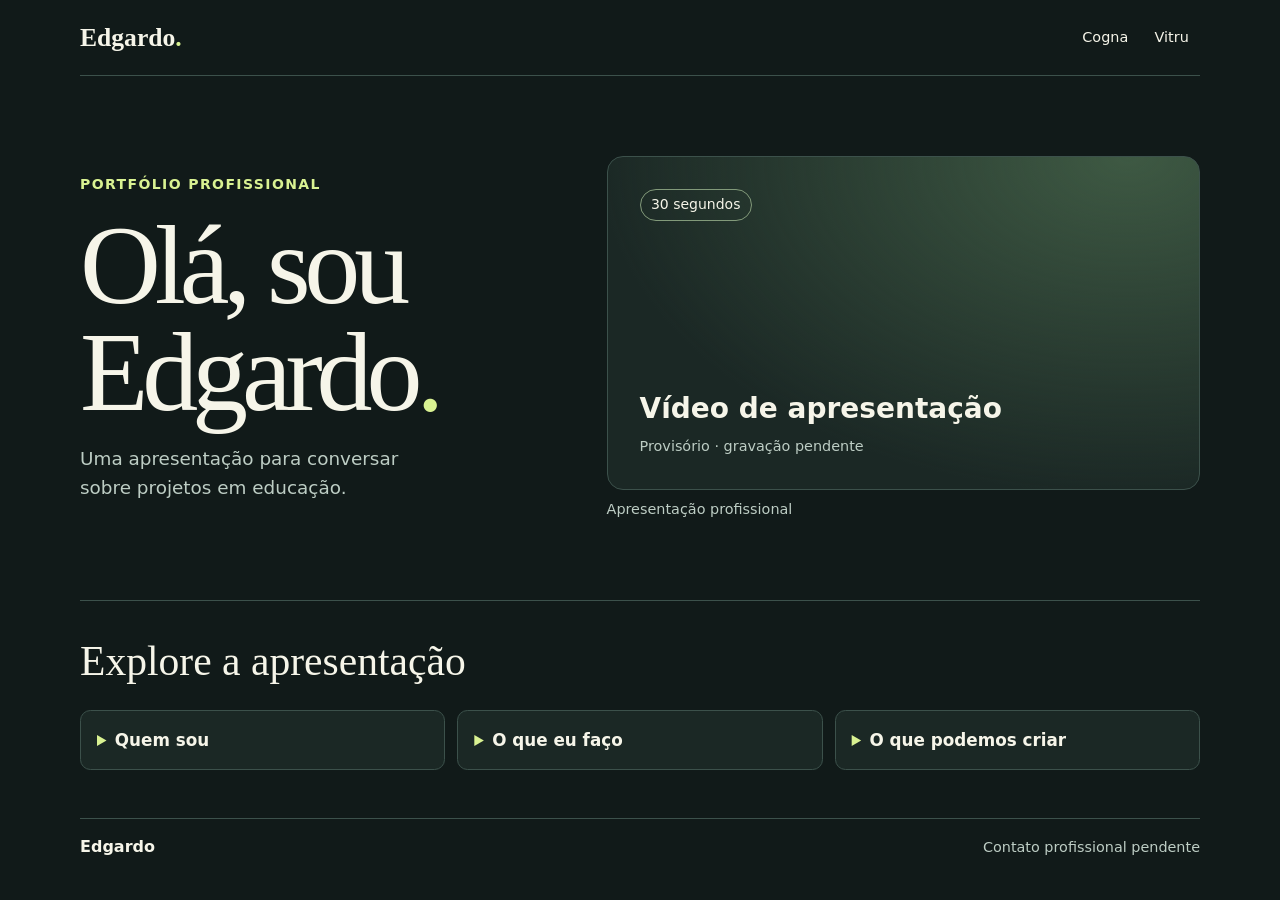
==== index.html @ 7dcbff12 "Cria páginas dedicadas para Cogna e Vitru" ====
<!doctype html>
<html lang="pt-BR">
<head>
  <meta charset="utf-8">
  <meta name="viewport" content="width=device-width, initial-scale=1">
  <meta name="description" content="Apresentação profissional de Edgardo para grupos educacionais brasileiros.">
  <title>Edgardo | Portfólio profissional</title>
  <link rel="stylesheet" href="./assets/styles.css">
  <script src="./assets/site.js" defer></script>
</head>
<body>
  <a class="skip" href="#principal">Ir para o conteúdo</a>
  <header class="bar wrap">
    <a class="brand" href="./">Edgardo<span>.</span></a>
    <nav class="versions" aria-label="Versões da apresentação">
      <a href="./cogna/">Cogna</a>
      <a href="./vitru/">Vitru</a>
    </nav>
  </header>

  <main id="principal" class="wrap">
    <section class="hero" aria-labelledby="titulo">
      <div class="intro">
        <p class="eyebrow">Portfólio profissional</p>
        <h1 id="titulo">Olá, sou<br>Edgardo<span>.</span></h1>
        <p class="lead">Uma apresentação para conversar sobre projetos em educação.</p>
      </div>
      <figure>
        <div class="screen" id="video-provisorio">
          <span class="duration">30 segundos</span>
          <div>
            <strong>Vídeo de apresentação</strong>
            <p>Provisório · gravação pendente</p>
          </div>
        </div>
        <video id="video" hidden controls playsinline preload="metadata" aria-label="Vídeo de apresentação de Edgardo"></video>
        <figcaption>Apresentação profissional</figcaption>
      </figure>
    </section>

    <section class="paths" aria-labelledby="explorar">
      <h2 id="explorar">Explore a apresentação</h2>
      <div class="grid">
        <details>
          <summary>Quem sou</summary>
          <div class="detail">
            <div class="portrait">Foto profissional pendente</div>
            <p><strong>Conteúdo provisório.</strong> Aqui entram minha trajetória, formação e os contextos em que atuei.</p>
          </div>
        </details>
        <details>
          <summary>O que eu faço</summary>
          <div class="detail">
            <p><strong>Conteúdo provisório.</strong> Aqui entram minhas áreas de atuação e exemplos de projetos, com meu papel e os resultados de cada trabalho.</p>
          </div>
        </details>
        <details>
          <summary>O que podemos criar</summary>
          <div class="detail">
            <p>Podemos começar com uma conversa sobre um desafio, definir o público e desenhar um piloto com critérios para avaliar os resultados.</p>
            <p id="proposta"><strong>Proposta preliminar.</strong> Mapear um ponto de atrito na jornada do estudante e testar uma melhoria com um grupo pequeno.</p>
          </div>
        </details>
      </div>
    </section>
  </main>
  <footer class="wrap footer"><strong>Edgardo</strong><span>Contato profissional pendente</span></footer>
</body>
</html>
---- assets/styles.css ----
:root {
  color-scheme: dark;
  --background: #111a19;
  --surface: #1b2825;
  --line: #3c514b;
  --text: #f6f5e9;
  --muted: #bdcdc4;
  --accent: #d9f292;
  font-family: system-ui, -apple-system, sans-serif;
  line-height: 1.55;
}
*, *::before, *::after { box-sizing: border-box; }
body { margin: 0; background: var(--background); color: var(--text); }
a { color: inherit; }
[hidden] { display: none !important; }
:focus-visible { outline: 3px solid var(--accent); outline-offset: 4px; }
.wrap { width: min(100% - 2rem, 70rem); margin-inline: auto; }
.skip { position: absolute; left: 1rem; top: 1rem; z-index: 2; background: var(--background); padding: .75rem; }
.skip:not(:focus) { transform: translateY(-200%); }
.bar, .footer { display: flex; flex-wrap: wrap; justify-content: space-between; align-items: center; gap: .75rem; padding-block: 1rem; }
.bar { border-bottom: 1px solid var(--line); }
.brand { font: 700 1.6rem Georgia, serif; text-decoration: none; }
.brand span, h1 span, .eyebrow { color: var(--accent); }
.versions { display: flex; flex-wrap: wrap; gap: .25rem; }
.versions a { padding: .65rem .7rem; border-radius: .4rem; font-size: .9rem; text-decoration: none; }
.versions a:hover, summary:hover { background: #2b3d36; }
.versions a[aria-current] { background: var(--accent); color: var(--background); }
.hero { display: grid; align-items: center; gap: 2rem; padding-block: clamp(2.5rem, 7vw, 5rem); }
.eyebrow { margin: 0 0 1rem; font-size: .875rem; font-weight: 700; letter-spacing: .1em; text-transform: uppercase; }
h1, h2 { font-family: Georgia, serif; font-weight: 400; }
h1 { margin: 0; font-size: clamp(3.25rem, 9vw, 7rem); line-height: .96; letter-spacing: -.055em; }
.lead { color: var(--muted); font-size: 1.15rem; max-width: 28ch; margin-bottom: 0; }
figure { margin: 0; min-width: 0; }
.screen, video { width: 100%; aspect-ratio: 16 / 9; border: 1px solid var(--line); border-radius: 1rem; background: var(--surface); }
.screen {
  display: flex;
  flex-direction: column;
  justify-content: space-between;
  align-items: flex-start;
  padding: clamp(1rem, 4vw, 2rem);
  background: radial-gradient(ellipse at 88% 0%, #3e5943, transparent 72%), var(--surface);
}
.duration { border: 1px solid #829a7a; border-radius: 2rem; padding: .25rem .65rem; font-size: .875rem; }
.screen strong { display: block; font-size: clamp(1.1rem, 3vw, 1.75rem); }
.screen p { margin: .25rem 0 0; }
.screen p, figcaption, .footer span { color: var(--muted); font-size: .9rem; }
figcaption { margin-top: .5rem; }
.paths { padding: 1.75rem 0 3rem; border-top: 1px solid var(--line); }
h2 { margin: 0 0 1rem; font-size: clamp(1.8rem, 4vw, 2.6rem); }
.grid { display: grid; align-items: start; gap: .75rem; }
details { min-width: 0; border: 1px solid var(--line); border-radius: .65rem; background: var(--surface); }
summary { cursor: pointer; padding: 1rem; font-size: 1.05rem; font-weight: 700; border-radius: .65rem; }
summary::marker { color: var(--accent); }
.detail { padding: 0 1rem 1rem; color: var(--muted); }
.detail p { margin: .75rem 0 0; }
.portrait { display: grid; place-items: center; min-height: 7rem; padding: .5rem; border: 1px dashed var(--line); border-radius: .5rem; text-align: center; }
.footer { border-top: 1px solid var(--line); }
@media (min-width: 48rem) {
  .wrap { width: min(100% - 5rem, 70rem); }
  .hero { grid-template-columns: minmax(0, 5fr) minmax(0, 6fr); }
  .grid { grid-template-columns: repeat(3, minmax(0, 1fr)); }
}
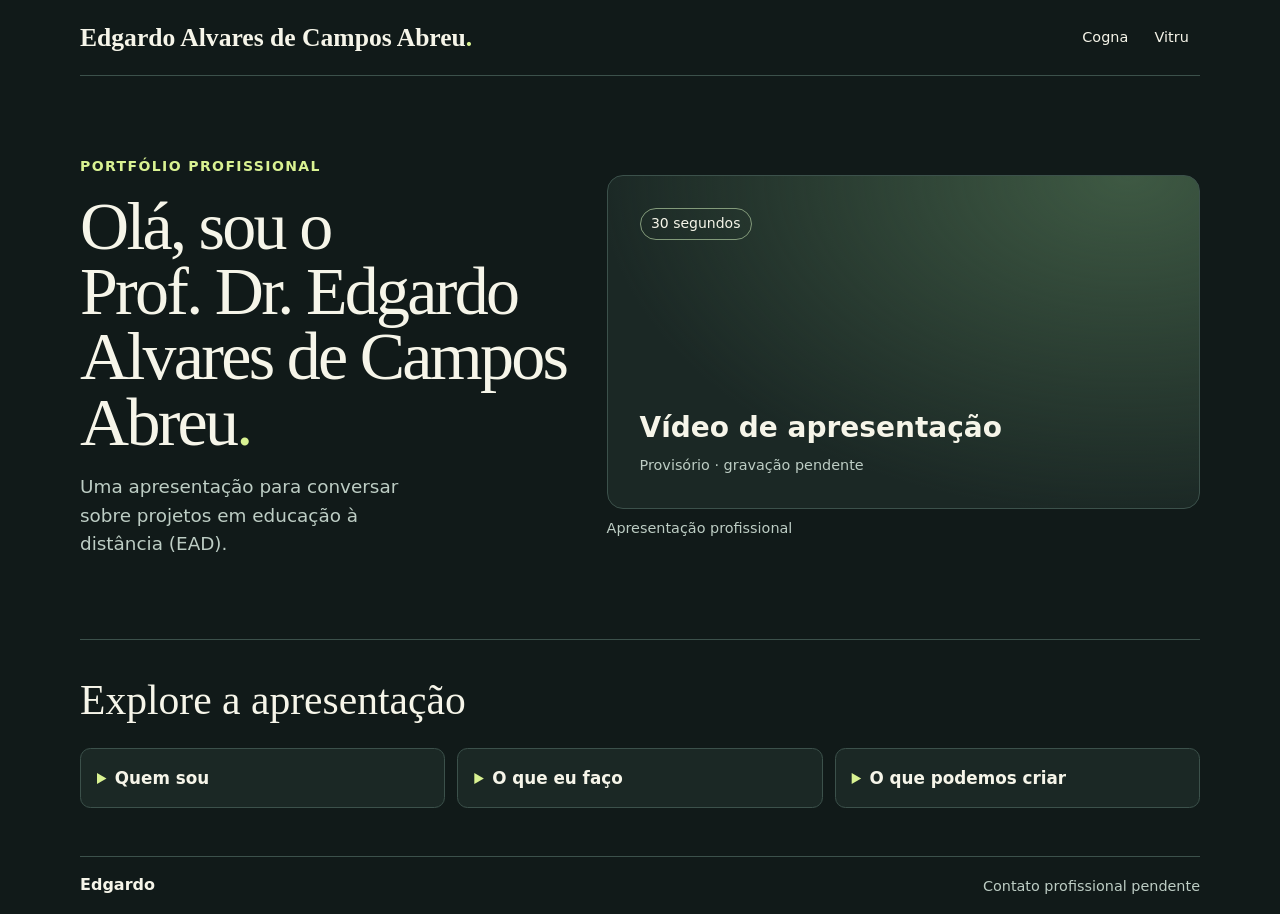
==== commit e5817204: "Atualiza nome, título e apresentação sobre EAD" ====
--- a/index.html
+++ b/index.html
@@ -11,7 +11,7 @@
 <body>
   <a class="skip" href="#principal">Ir para o conteúdo</a>
   <header class="bar wrap">
-    <a class="brand" href="./">Edgardo<span>.</span></a>
+    <a class="brand" href="./">Edgardo Alvares de Campos Abreu<span>.</span></a>
     <nav class="versions" aria-label="Versões da apresentação">
       <a href="./cogna/">Cogna</a>
       <a href="./vitru/">Vitru</a>
@@ -22,8 +22,8 @@
     <section class="hero" aria-labelledby="titulo">
       <div class="intro">
         <p class="eyebrow">Portfólio profissional</p>
-        <h1 id="titulo">Olá, sou<br>Edgardo<span>.</span></h1>
-        <p class="lead">Uma apresentação para conversar sobre projetos em educação.</p>
+        <h1 id="titulo">Olá, sou o<br>Prof. Dr. Edgardo Alvares de Campos Abreu<span>.</span></h1>
+        <p class="lead">Uma apresentação para conversar sobre projetos em educação à distância (EAD).</p>
       </div>
       <figure>
         <div class="screen" id="video-provisorio">
--- a/assets/styles.css
+++ b/assets/styles.css
@@ -19,7 +19,7 @@
 .skip:not(:focus) { transform: translateY(-200%); }
 .bar, .footer { display: flex; flex-wrap: wrap; justify-content: space-between; align-items: center; gap: .75rem; padding-block: 1rem; }
 .bar { border-bottom: 1px solid var(--line); }
-.brand { font: 700 1.6rem Georgia, serif; text-decoration: none; }
+.brand { font: 700 clamp(1.2rem, 3vw, 1.6rem) Georgia, serif; text-decoration: none; }
 .brand span, h1 span, .eyebrow { color: var(--accent); }
 .versions { display: flex; flex-wrap: wrap; gap: .25rem; }
 .versions a { padding: .65rem .7rem; border-radius: .4rem; font-size: .9rem; text-decoration: none; }
@@ -28,7 +28,7 @@
 .hero { display: grid; align-items: center; gap: 2rem; padding-block: clamp(2.5rem, 7vw, 5rem); }
 .eyebrow { margin: 0 0 1rem; font-size: .875rem; font-weight: 700; letter-spacing: .1em; text-transform: uppercase; }
 h1, h2 { font-family: Georgia, serif; font-weight: 400; }
-h1 { margin: 0; font-size: clamp(3.25rem, 9vw, 7rem); line-height: .96; letter-spacing: -.055em; }
+h1 { margin: 0; font-size: clamp(2rem, 5.5vw, 4.25rem); line-height: .96; letter-spacing: -.04em; overflow-wrap: anywhere; }
 .lead { color: var(--muted); font-size: 1.15rem; max-width: 28ch; margin-bottom: 0; }
 figure { margin: 0; min-width: 0; }
 .screen, video { width: 100%; aspect-ratio: 16 / 9; border: 1px solid var(--line); border-radius: 1rem; background: var(--surface); }
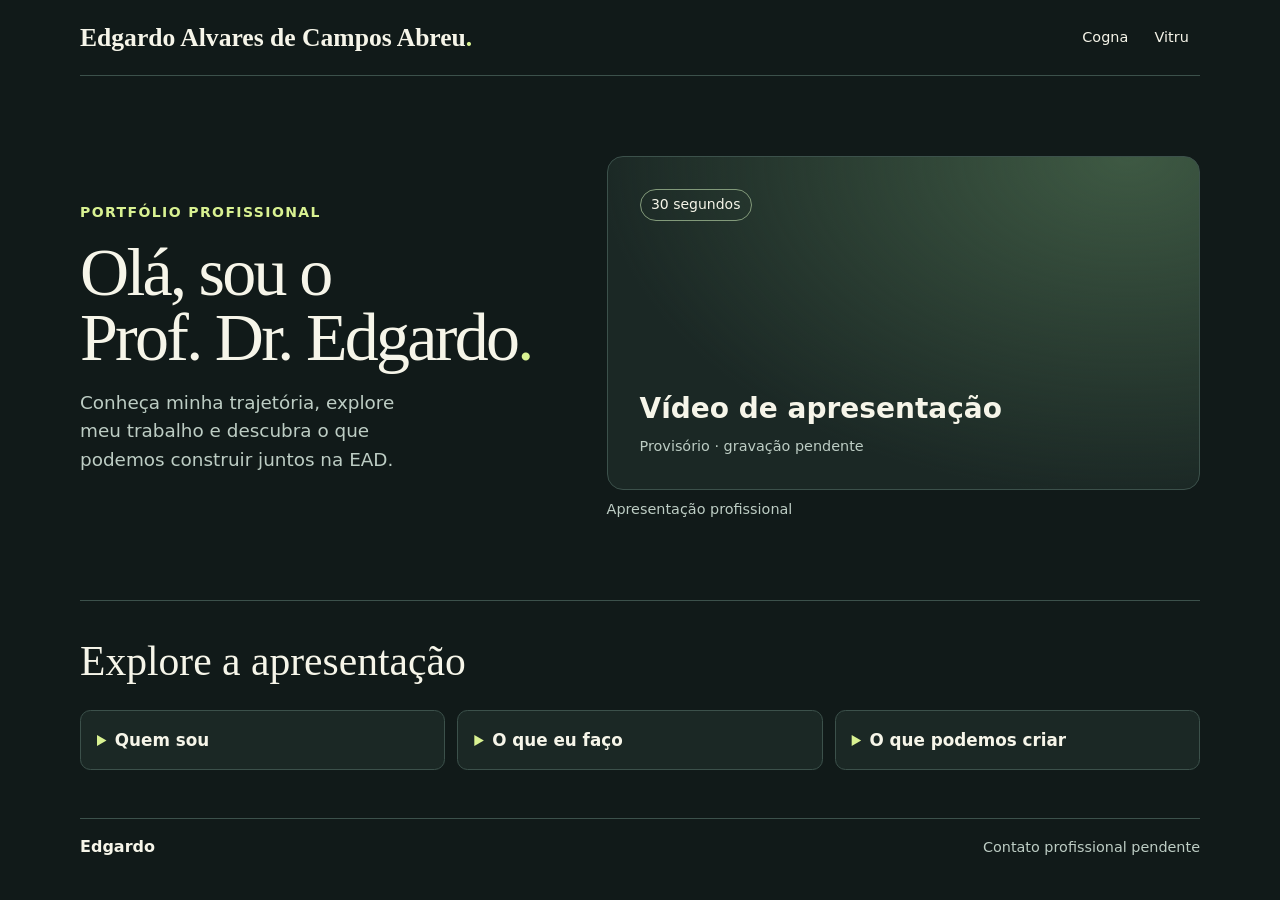
==== commit c5983c33: "Revise hero section content in index.html Updated introduction text and lead paragraph." ====
--- a/index.html
+++ b/index.html
@@ -22,8 +22,8 @@
     <section class="hero" aria-labelledby="titulo">
       <div class="intro">
         <p class="eyebrow">Portfólio profissional</p>
-        <h1 id="titulo">Olá, sou o<br>Prof. Dr. Edgardo Alvares de Campos Abreu<span>.</span></h1>
-        <p class="lead">Uma apresentação para conversar sobre projetos em educação à distância (EAD).</p>
+        <h1 id="titulo">Olá, sou o<br>Prof. Dr. Edgardo<span>.</span></h1>
+        <p class="lead">Conheça minha trajetória, explore meu trabalho e descubra o que podemos construir juntos na EAD.</p>
       </div>
       <figure>
         <div class="screen" id="video-provisorio">
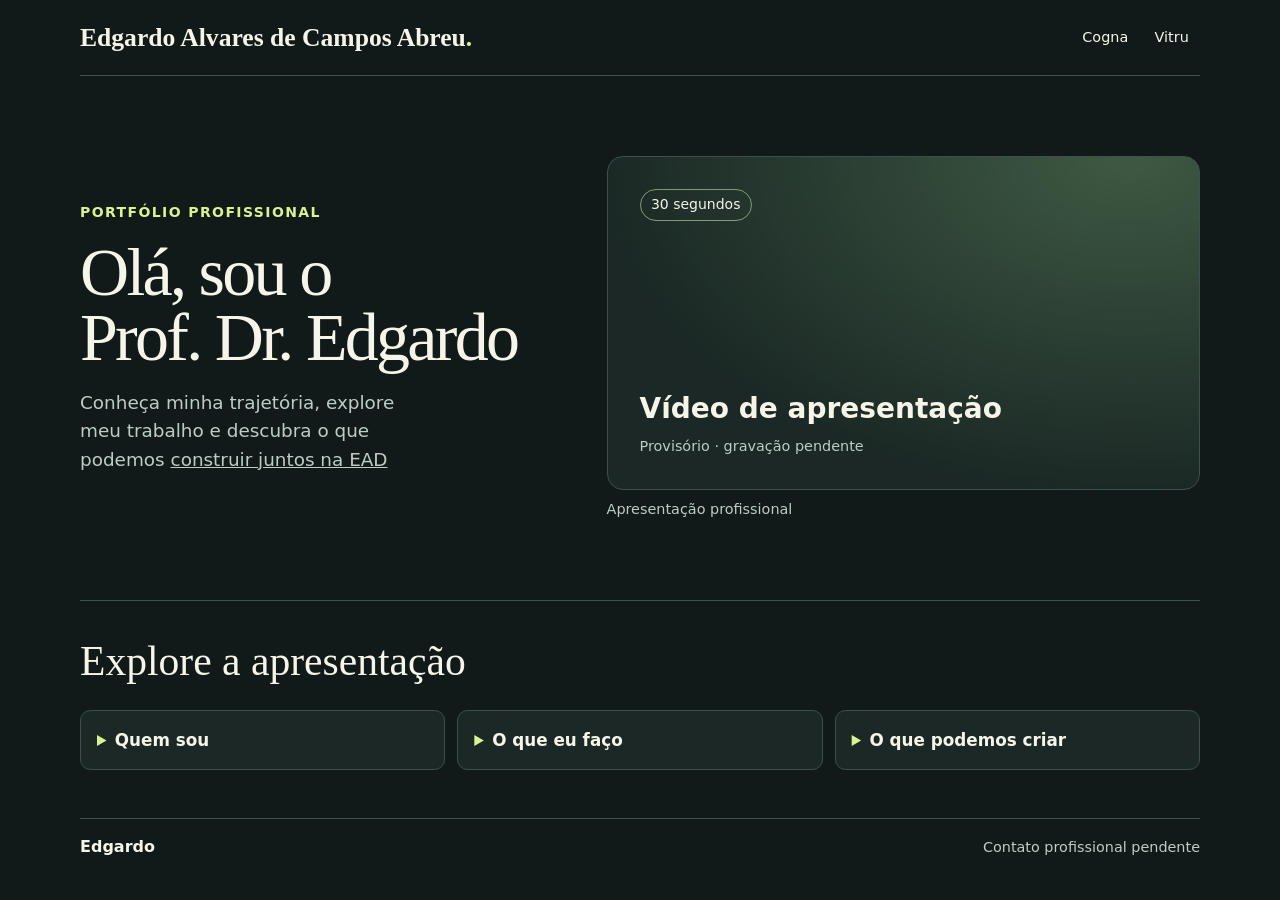
==== commit a44e7438: "Unifica o portfólio e apresenta seis propostas de colaboração" ====
--- a/index.html
+++ b/index.html
@@ -22,8 +22,8 @@
     <section class="hero" aria-labelledby="titulo">
       <div class="intro">
         <p class="eyebrow">Portfólio profissional</p>
-        <h1 id="titulo">Olá, sou o<br>Prof. Dr. Edgardo<span>.</span></h1>
-        <p class="lead">Conheça minha trajetória, explore meu trabalho e descubra o que podemos construir juntos na EAD.</p>
+        <h1 id="titulo">Olá, sou o<br>Prof. Dr. Edgardo</h1>
+        <p class="lead">Conheça minha trajetória, explore meu trabalho e descubra o que podemos <span class="lead-underline">construir juntos na EAD</span></p>
       </div>
       <figure>
         <div class="screen" id="video-provisorio">
@@ -43,22 +43,141 @@
       <div class="grid">
         <details>
           <summary>Quem sou</summary>
-          <div class="detail">
+          <div class="detail profile">
+            <h3>Doutor em Ciências do Esporte, escalador, professor e treinador</h3>
+            <p>Uma trajetória que integra Educação Física, ciência, prática esportiva e ensino, com experiências em pesquisa, extensão universitária e educação a distância.</p>
             <div class="portrait">Foto profissional pendente</div>
-            <p><strong>Conteúdo provisório.</strong> Aqui entram minha trajetória, formação e os contextos em que atuei.</p>
+
+            <h4>Minha trajetória</h4>
+            <ol class="profile-timeline" role="list">
+              <li>
+                <span class="profile-year">1995</span>
+                <h5>Início na escalada</h5>
+                <p>Prática da escalada e do montanhismo.</p>
+              </li>
+              <li>
+                <span class="profile-year">2005</span>
+                <h5>Educação Física e treinamento</h5>
+                <p>Graduação em Educação Física e início da atuação como treinador esportivo.</p>
+              </li>
+              <li>
+                <span class="profile-year">2012–2023</span>
+                <h5>Mestrado e doutorado · UFMG</h5>
+                <p>Formação científica em Ciências do Esporte, com foco em biomecânica e desempenho esportivo.</p>
+              </li>
+              <li>
+                <span class="profile-year">2024–2026</span>
+                <h5>Professor substituto · UFMG</h5>
+                <p>Docência no ensino superior, articulando ensino, pesquisa e extensão.</p>
+              </li>
+              <li class="profile-milestone-ead">
+                <span class="profile-year">2026</span>
+                <h5>Educação a distância · UNIVASF/UAB</h5>
+                <p>Tutoria na disciplina de Práticas Corporais de Aventura, no âmbito da Universidade Aberta do Brasil.</p>
+              </li>
+            </ol>
+
+            <a class="profile-link" href="https://lattes.cnpq.br/1088797943769433" target="_blank" rel="noopener noreferrer">Consultar currículo Lattes</a>
           </div>
         </details>
         <details>
           <summary>O que eu faço</summary>
-          <div class="detail">
-            <p><strong>Conteúdo provisório.</strong> Aqui entram minhas áreas de atuação e exemplos de projetos, com meu papel e os resultados de cada trabalho.</p>
+          <div class="detail work">
+            <ul class="work-list" role="list">
+              <li class="work-card">
+                <svg class="work-icon" viewBox="0 0 24 24" fill="none" stroke="currentColor" stroke-width="1.6" stroke-linecap="round" stroke-linejoin="round" aria-hidden="true" focusable="false"><path d="M2 19 9 7l4 6 3-4 6 10H2Z"/><path d="m7 11 2 2 2-2"/></svg>
+                <div>
+                  <h3>Treinamento esportivo — presencial e online</h3>
+                  <p>Prescrição, acompanhamento e avaliação do treinamento esportivo, com atendimentos presenciais e online.</p>
+                </div>
+              </li>
+              <li class="work-card">
+                <svg class="work-icon" viewBox="0 0 24 24" fill="none" stroke="currentColor" stroke-width="1.6" stroke-linecap="round" stroke-linejoin="round" aria-hidden="true" focusable="false"><circle cx="12" cy="4" r="2"/><path d="m12 6-3 6 4 3 2 6M9 12l-3 7-3 1m7-12 5 3h4"/></svg>
+                <div>
+                  <h3>Análise biomecânica do movimento</h3>
+                  <p>Análise do movimento humano, processamento de sinais e interpretação de dados biomecânicos com MATLAB.</p>
+                </div>
+              </li>
+              <li class="work-card">
+                <svg class="work-icon" viewBox="0 0 24 24" fill="none" stroke="currentColor" stroke-width="1.6" stroke-linecap="round" stroke-linejoin="round" aria-hidden="true" focusable="false"><path d="M4 3v17h17M8 16v-4m5 4V8m5 8V5"/></svg>
+                <div>
+                  <h3>Análise de dados com RStudio</h3>
+                  <p>Organização, tratamento, análise estatística e visualização de dados científicos.</p>
+                </div>
+              </li>
+              <li class="work-card">
+                <svg class="work-icon" viewBox="0 0 24 24" fill="none" stroke="currentColor" stroke-width="1.6" stroke-linecap="round" stroke-linejoin="round" aria-hidden="true" focusable="false"><path d="M12 21v-7m0 2c-6 0-9-4-9-9 5 0 9 3 9 9Zm0-2c0-6 4-11 9-11 0 6-3 11-9 11Z"/></svg>
+                <div>
+                  <h3>Grupo de Pesquisa CAPARAÓ</h3>
+                  <p>Coordenação de grupo de pesquisa registrado no CNPq, dedicado a natureza, lazer e aventura, com atividades presenciais e online.</p>
+                </div>
+              </li>
+              <li class="work-card">
+                <svg class="work-icon" viewBox="0 0 24 24" fill="none" stroke="currentColor" stroke-width="1.6" stroke-linecap="round" stroke-linejoin="round" aria-hidden="true" focusable="false"><circle cx="12" cy="12" r="9"/><path d="m16 8-2 6-6 2 2-6 6-2Z"/></svg>
+                <div>
+                  <h3>Projeto de Extensão PráCA — UFMG</h3>
+                  <p>Coordenação do projeto Práticas Corporais de Aventura, vinculado à Escola de Educação Física, Fisioterapia e Terapia Ocupacional da UFMG.</p>
+                </div>
+              </li>
+              <li class="work-card">
+                <svg class="work-icon" viewBox="0 0 24 24" fill="none" stroke="currentColor" stroke-width="1.6" stroke-linecap="round" stroke-linejoin="round" aria-hidden="true" focusable="false"><path d="M7 3h5m-4 0v6l-3 5m5-9 4 2-3 5-4-2m8 1a5 5 0 0 1-1 9H5m-2 1h18m-9-6H4"/></svg>
+                <div>
+                  <h3>Sociedade Brasileira de Biomecânica — SBB</h3>
+                  <p>Membro da Sociedade Brasileira de Biomecânica, com participação na comunidade científica da área.</p>
+                </div>
+              </li>
+            </ul>
           </div>
         </details>
         <details>
           <summary>O que podemos criar</summary>
-          <div class="detail">
-            <p>Podemos começar com uma conversa sobre um desafio, definir o público e desenhar um piloto com critérios para avaliar os resultados.</p>
-            <p id="proposta"><strong>Proposta preliminar.</strong> Mapear um ponto de atrito na jornada do estudante e testar uma melhoria com um grupo pequeno.</p>
+          <div class="detail work collaboration">
+            <h3 id="collaboration-intro">Conhecimento, experiência e tecnologia para desenvolver novas possibilidades na educação.</h3>
+            <p>Da produção de conteúdos digitais à pesquisa aplicada, podemos construir projetos que integrem ciência, formação profissional, inovação e experiências práticas de aprendizagem — presenciais, semipresenciais ou a distância.</p>
+            <ul class="work-list" role="list">
+              <li class="work-card">
+                <svg class="work-icon" viewBox="0 0 24 24" fill="none" stroke="currentColor" stroke-width="1.6" stroke-linecap="round" stroke-linejoin="round" aria-hidden="true" focusable="false"><path d="M12 6v15M3 4h5a4 4 0 0 1 4 4 4 4 0 0 1 4-4h5v15h-5a4 4 0 0 0-4 2 4 4 0 0 0-4-2H3z"/></svg>
+                <div>
+                  <h4>Conteúdos e disciplinas digitais</h4>
+                  <p>Desenvolvimento de materiais, videoaulas e componentes curriculares em Educação Física, treinamento, biomecânica e práticas corporais de aventura.</p>
+                </div>
+              </li>
+              <li class="work-card">
+                <svg class="work-icon" viewBox="0 0 24 24" fill="none" stroke="currentColor" stroke-width="1.6" stroke-linecap="round" stroke-linejoin="round" aria-hidden="true" focusable="false"><path d="m2 9 10-5 10 5-10 5zM6 11v5c3 4 9 4 12 0v-5m4-2v7"/></svg>
+                <div>
+                  <h4>Formação continuada e cursos de extensão</h4>
+                  <p>Cursos de curta duração, atualização profissional e capacitação de professores e profissionais do esporte.</p>
+                </div>
+              </li>
+              <li class="work-card">
+                <svg class="work-icon" viewBox="0 0 24 24" fill="none" stroke="currentColor" stroke-width="1.6" stroke-linecap="round" stroke-linejoin="round" aria-hidden="true" focusable="false"><path d="M14 15H3V4h17v3M7 20h6m-3-5v5m7-10h5v10h-5z"/></svg>
+                <div>
+                  <h4>Experiências práticas no ensino híbrido</h4>
+                  <p>Planejamento de atividades que conectem conteúdos digitais, práticas corporais, laboratórios e encontros presenciais.</p>
+                </div>
+              </li>
+              <li class="work-card">
+                <svg class="work-icon" viewBox="0 0 24 24" fill="none" stroke="currentColor" stroke-width="1.6" stroke-linecap="round" stroke-linejoin="round" aria-hidden="true" focusable="false"><path d="M3 20h18M6 16v-3m5 3v-5m5 5V8m5 8V5M4 9l6-4 4 1 6-4"/></svg>
+                <div>
+                  <h4>Análise de dados educacionais</h4>
+                  <p>Estudos de participação, aprendizagem e desempenho acadêmico, com recursos de estatística e visualização de dados.</p>
+                </div>
+              </li>
+              <li class="work-card">
+                <svg class="work-icon" viewBox="0 0 24 24" fill="none" stroke="currentColor" stroke-width="1.6" stroke-linecap="round" stroke-linejoin="round" aria-hidden="true" focusable="false"><path d="M9 3h6m-5 0v6L4 19a1 1 0 0 0 1 2h14a1 1 0 0 0 1-2L14 9V3M8 15h8"/></svg>
+                <div>
+                  <h4>Pesquisa aplicada e inovação</h4>
+                  <p>Desenvolvimento e avaliação de ferramentas digitais, instrumentos de análise e metodologias de ensino.</p>
+                </div>
+              </li>
+              <li class="work-card">
+                <svg class="work-icon" viewBox="0 0 24 24" fill="none" stroke="currentColor" stroke-width="1.6" stroke-linecap="round" stroke-linejoin="round" aria-hidden="true" focusable="false"><path d="M9 3h6v5H9zM3 16h6v5H3zm12 0h6v5h-6zM12 8v4m-6 4v-4h12v4"/></svg>
+                <div>
+                  <h4>Projetos integrados de ensino, pesquisa e extensão</h4>
+                  <p>Parcerias que aproximem instituições de ensino, comunidades, pesquisa científica e práticas corporais.</p>
+                </div>
+              </li>
+            </ul>
           </div>
         </details>
       </div>
--- a/assets/styles.css
+++ b/assets/styles.css
@@ -60,3 +60,121 @@
   .hero { grid-template-columns: minmax(0, 5fr) minmax(0, 6fr); }
   .grid { grid-template-columns: repeat(3, minmax(0, 1fr)); }
 }
+
+.company-page .hero {
+  gap: .75rem;
+  padding-block: clamp(1rem, 3vw, 2rem);
+}
+.company-page .eyebrow { margin-bottom: .35rem; font-size: .75rem; white-space: nowrap; }
+.company-page .intro { container-type: inline-size; }
+.company-page h1 {
+  font-size: min(3.25rem, 6.4cqi);
+  line-height: 1.1;
+  white-space: nowrap;
+}
+.company-page .lead { margin-top: .5rem; max-width: 44ch; font-size: 1rem; line-height: 1.4; }
+.lead .lead-underline { text-decoration: underline; }
+.company-page video { display: block; object-fit: contain; }
+.company-page .screen, .company-page video {
+  aspect-ratio: auto;
+  height: clamp(7.5rem, 25vh, 15rem);
+  height: clamp(7.5rem, 25svh, 15rem);
+}
+.company-page .screen { padding: .75rem 1rem; }
+.company-page figcaption { margin-top: .25rem; }
+.company-page .paths { padding-block: .75rem 1.25rem; }
+.company-page h2 { margin-bottom: .4rem; font-size: clamp(1.5rem, 3vw, 2.2rem); }
+.company-page .grid { gap: .35rem; }
+.company-page summary { padding: .55rem .75rem; min-height: 44px; font-size: 1rem; }
+@media (min-width: 48rem) {
+  .company-page .hero {
+    grid-template-columns: minmax(0, 5fr) minmax(0, 7fr);
+    gap: clamp(1rem, 2.5vw, 2rem);
+  }
+}
+@media (max-height: 650px) {
+  .company-page .hero { padding-block: .65rem; gap: .6rem; }
+  .company-page .screen, .company-page video { height: 7.5rem; }
+}
+
+.profile { overflow-wrap: anywhere; }
+.profile h3, .profile h4, .profile h5 { color: var(--text); }
+.profile h3 { margin: 0; font-size: 1.2rem; line-height: 1.3; }
+.profile .portrait { margin-top: 1rem; }
+.profile h4 { margin: 1rem 0 .75rem; font-size: 1rem; }
+.profile-timeline {
+  list-style: none;
+  padding: 0 0 0 .9rem;
+  margin: 0 0 1rem .25rem;
+  border-inline-start: 1px solid var(--line);
+}
+.profile-timeline li { position: relative; }
+.profile-timeline li + li { margin-top: .9rem; }
+.profile-timeline li::before {
+  position: absolute;
+  inset-block-start: .45rem;
+  inset-inline-start: -1.2rem;
+  width: .55rem;
+  height: .55rem;
+  border: 1px solid var(--muted);
+  border-radius: 50%;
+  background: var(--surface);
+  content: "";
+}
+.profile-year { font-size: .875rem; font-weight: 600; }
+.profile-timeline h5 { margin: .12rem 0 0; font-size: 1rem; line-height: 1.35; }
+.profile-timeline p { margin-top: .25rem; }
+.profile-milestone-ead .profile-year { color: var(--accent); }
+.profile-timeline .profile-milestone-ead::before {
+  border-color: var(--accent);
+  background: var(--accent);
+}
+.profile-link {
+  display: flex;
+  align-items: center;
+  justify-content: center;
+  min-height: 44px;
+  padding: .55rem .75rem;
+  border: 1px solid var(--line);
+  border-radius: .4rem;
+  color: var(--accent);
+  font-weight: 600;
+  text-align: center;
+  text-underline-offset: .15em;
+}
+.profile-link:hover { background: #2b3d36; }
+
+.work { container-type: inline-size; }
+.work-list { display: grid; gap: .65rem; margin: 0; padding: 0; list-style: none; }
+.work-card {
+  display: grid;
+  grid-template-columns: minmax(0, 1fr);
+  align-items: start;
+  gap: .65rem;
+  padding: .65rem;
+  border: 1px solid var(--line);
+  border-radius: .5rem;
+  overflow-wrap: anywhere;
+}
+.work-icon {
+  display: block;
+  width: 100%;
+  max-width: 3rem;
+  height: auto;
+  aspect-ratio: 1;
+  padding: .4rem;
+  border: 1px solid var(--line);
+  border-radius: .35rem;
+  background: var(--surface);
+  color: var(--accent);
+}
+.work-card h3 { margin: 0; color: var(--text); font-size: 1rem; line-height: 1.35; }
+.work-card p { margin-top: .3rem; line-height: 1.45; }
+@container (min-width: 13rem) {
+  .work-card { grid-template-columns: minmax(0, 23%) minmax(0, 1fr); }
+}
+
+.collaboration > h3 { margin: 0; color: var(--text); font-size: 1.15rem; line-height: 1.35; }
+.collaboration .work-list { margin-top: .8rem; }
+.collaboration .work-card h4 { margin: 0; color: var(--text); font-size: 1rem; line-height: 1.35; }
+.collaboration > h3, .collaboration > p { overflow-wrap: anywhere; }
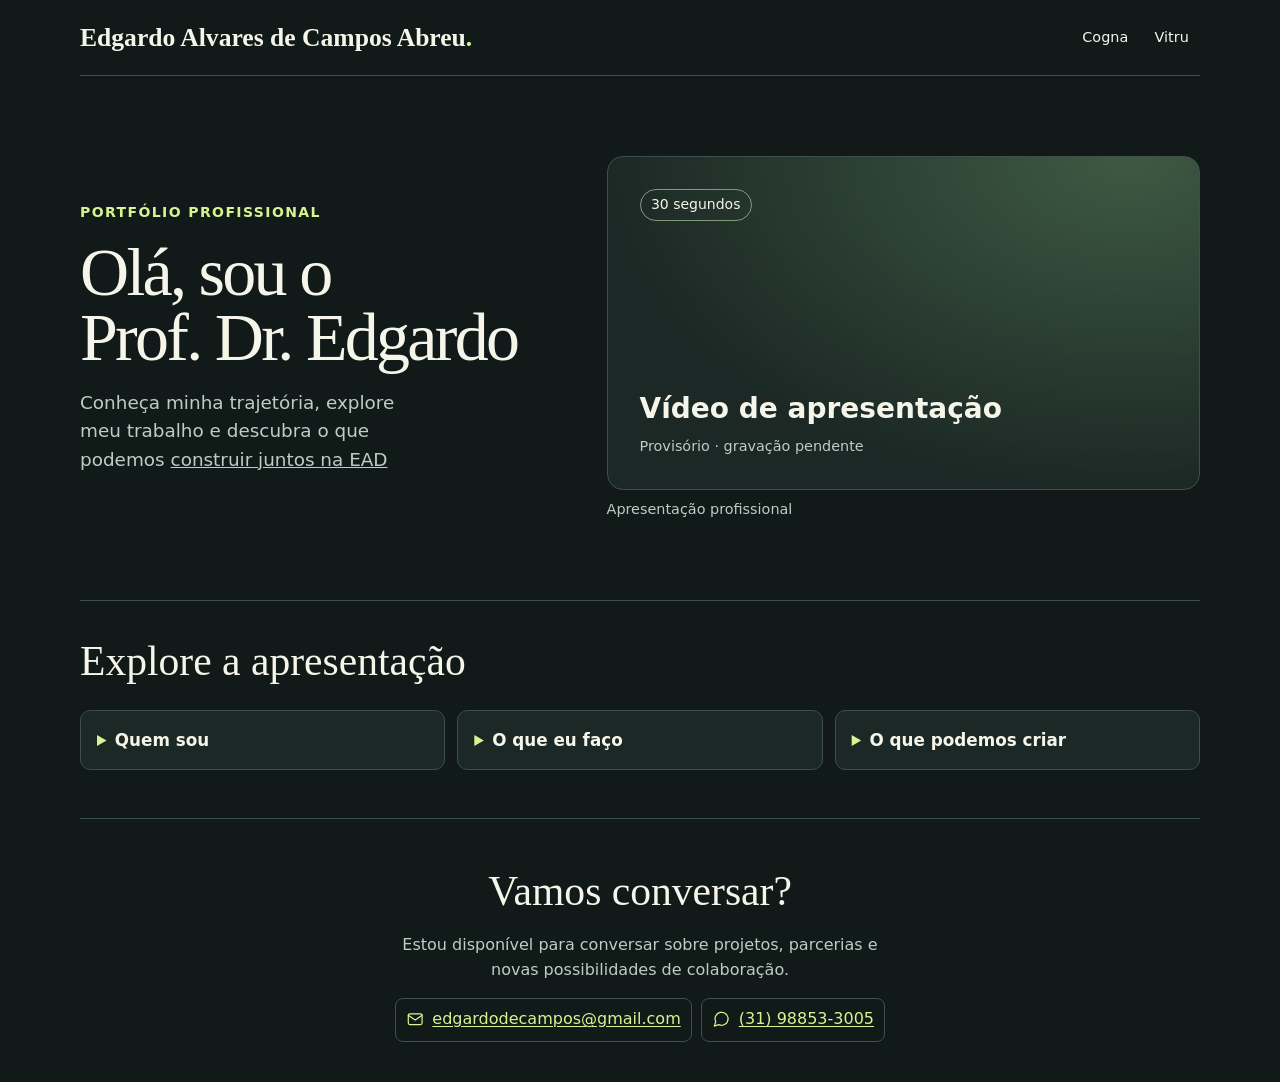
==== commit 37b3ae41: "Adiciona rodapé de contato ao portfólio" ====
--- a/index.html
+++ b/index.html
@@ -139,7 +139,7 @@
                 <svg class="work-icon" viewBox="0 0 24 24" fill="none" stroke="currentColor" stroke-width="1.6" stroke-linecap="round" stroke-linejoin="round" aria-hidden="true" focusable="false"><path d="M12 6v15M3 4h5a4 4 0 0 1 4 4 4 4 0 0 1 4-4h5v15h-5a4 4 0 0 0-4 2 4 4 0 0 0-4-2H3z"/></svg>
                 <div>
                   <h4>Conteúdos e disciplinas digitais</h4>
-                  <p>Desenvolvimento de materiais, videoaulas e componentes curriculares em Educação Física, treinamento, biomecânica e práticas corporais de aventura.</p>
+                  <p>Desenvolvimento de materiais didáticos, videoaulas e componentes curriculares em Educação Física, treinamento, biomecânica e práticas corporais de aventura.</p>
                 </div>
               </li>
               <li class="work-card">
@@ -153,14 +153,14 @@
                 <svg class="work-icon" viewBox="0 0 24 24" fill="none" stroke="currentColor" stroke-width="1.6" stroke-linecap="round" stroke-linejoin="round" aria-hidden="true" focusable="false"><path d="M14 15H3V4h17v3M7 20h6m-3-5v5m7-10h5v10h-5z"/></svg>
                 <div>
                   <h4>Experiências práticas no ensino híbrido</h4>
-                  <p>Planejamento de atividades que conectem conteúdos digitais, práticas corporais, laboratórios e encontros presenciais.</p>
+                  <p>Integração de conteúdos digitais, práticas corporais, laboratórios e encontros presenciais.</p>
                 </div>
               </li>
               <li class="work-card">
                 <svg class="work-icon" viewBox="0 0 24 24" fill="none" stroke="currentColor" stroke-width="1.6" stroke-linecap="round" stroke-linejoin="round" aria-hidden="true" focusable="false"><path d="M3 20h18M6 16v-3m5 3v-5m5 5V8m5 8V5M4 9l6-4 4 1 6-4"/></svg>
                 <div>
                   <h4>Análise de dados educacionais</h4>
-                  <p>Estudos de participação, aprendizagem e desempenho acadêmico, com recursos de estatística e visualização de dados.</p>
+                  <p>Análise estatística e visualização de dados para investigar participação, aprendizagem e desempenho acadêmico.</p>
                 </div>
               </li>
               <li class="work-card">
@@ -174,7 +174,7 @@
                 <svg class="work-icon" viewBox="0 0 24 24" fill="none" stroke="currentColor" stroke-width="1.6" stroke-linecap="round" stroke-linejoin="round" aria-hidden="true" focusable="false"><path d="M9 3h6v5H9zM3 16h6v5H3zm12 0h6v5h-6zM12 8v4m-6 4v-4h12v4"/></svg>
                 <div>
                   <h4>Projetos integrados de ensino, pesquisa e extensão</h4>
-                  <p>Parcerias que aproximem instituições de ensino, comunidades, pesquisa científica e práticas corporais.</p>
+                  <p>Parcerias entre instituições de ensino, comunidades e pesquisadores para desenvolver experiências de formação e práticas corporais.</p>
                 </div>
               </li>
             </ul>
@@ -183,6 +183,19 @@
       </div>
     </section>
   </main>
-  <footer class="wrap footer"><strong>Edgardo</strong><span>Contato profissional pendente</span></footer>
+  <footer class="wrap footer contact" aria-labelledby="contact-title">
+    <h2 id="contact-title">Vamos conversar?</h2>
+    <p>Estou disponível para conversar sobre projetos, parcerias e novas possibilidades de colaboração.</p>
+    <div class="contact-links">
+      <a href="mailto:edgardodecampos@gmail.com">
+        <svg viewBox="0 0 24 24" fill="none" stroke="currentColor" stroke-width="1.6" stroke-linecap="round" stroke-linejoin="round" aria-hidden="true" focusable="false"><rect x="3" y="5" width="18" height="14" rx="2"/><path d="m3 7 9 6 9-6"/></svg>
+        edgardodecampos@gmail.com
+      </a>
+      <a href="https://wa.me/5531988533005" target="_blank" rel="noopener noreferrer" aria-label="WhatsApp: (31) 98853-3005 (abre em nova aba)">
+        <svg viewBox="0 0 24 24" fill="none" stroke="currentColor" stroke-width="1.6" stroke-linecap="round" stroke-linejoin="round" aria-hidden="true" focusable="false"><path d="M21 11.5a8.5 8.5 0 0 1-12.3 7.6L3 21l1.9-5.7A8.5 8.5 0 1 1 21 11.5Z"/></svg>
+        (31) 98853-3005
+      </a>
+    </div>
+  </footer>
 </body>
 </html>
--- a/assets/styles.css
+++ b/assets/styles.css
@@ -176,5 +176,43 @@
 
 .collaboration > h3 { margin: 0; color: var(--text); font-size: 1.15rem; line-height: 1.35; }
 .collaboration .work-list { margin-top: .8rem; }
+.collaboration .work-card { grid-template-columns: 2rem minmax(0, 1fr); }
 .collaboration .work-card h4 { margin: 0; color: var(--text); font-size: 1rem; line-height: 1.35; }
 .collaboration > h3, .collaboration > p { overflow-wrap: anywhere; }
+
+.contact {
+  display: grid;
+  justify-content: center;
+  justify-items: center;
+  gap: .6rem;
+  padding-block: clamp(1.5rem, 4vw, 2.5rem);
+  text-align: center;
+}
+.contact h2 { margin: 0; }
+.contact p { max-width: 48ch; margin: 0; color: var(--muted); }
+.contact-links {
+  display: flex;
+  flex-wrap: wrap;
+  justify-content: center;
+  gap: .55rem;
+  min-width: 0;
+  max-width: 100%;
+  margin-top: .35rem;
+}
+.contact-links a {
+  display: inline-flex;
+  align-items: center;
+  justify-content: center;
+  gap: .5rem;
+  min-width: 0;
+  min-height: 44px;
+  max-width: 100%;
+  padding: .5rem .65rem;
+  border: 1px solid var(--line);
+  border-radius: .5rem;
+  color: var(--accent);
+  overflow-wrap: anywhere;
+  text-underline-offset: .15em;
+}
+.contact-links a:hover { background: #2b3d36; }
+.contact-links svg { flex: 0 0 1.15rem; width: 1.15rem; }
